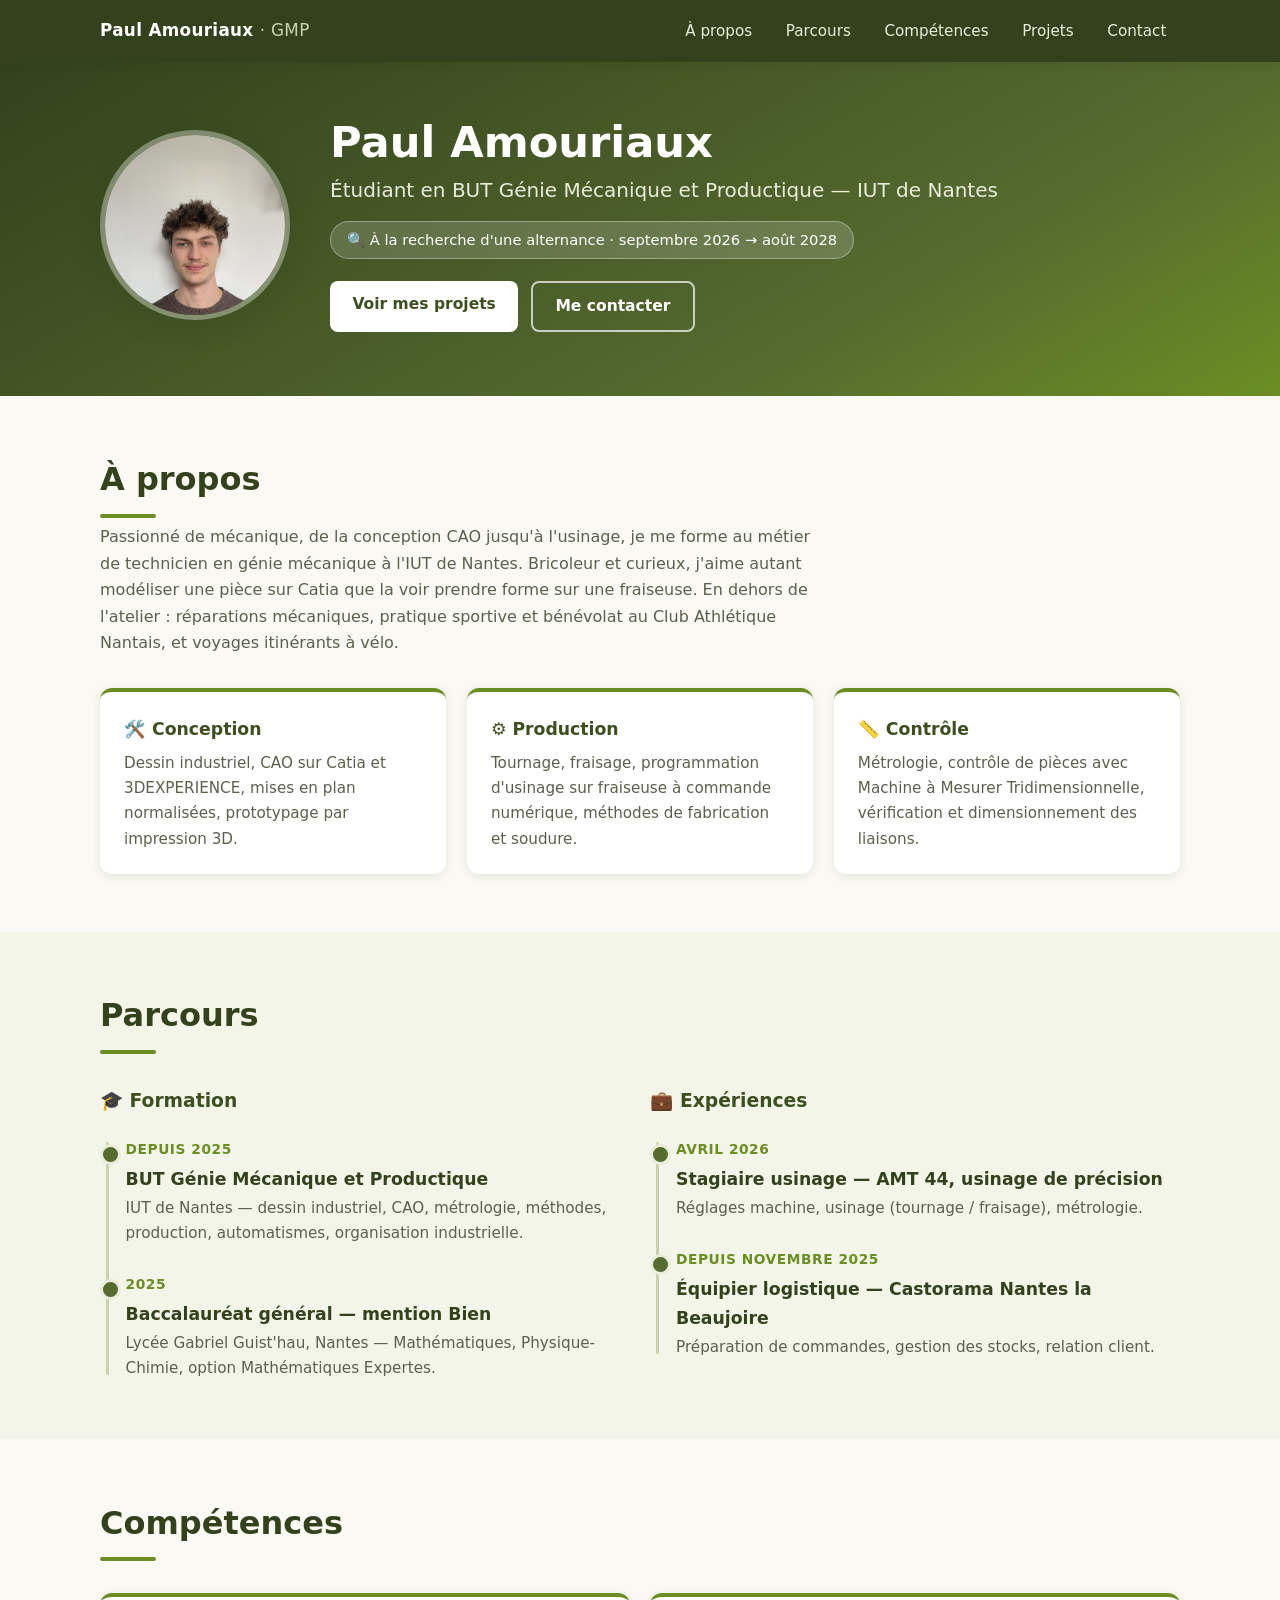
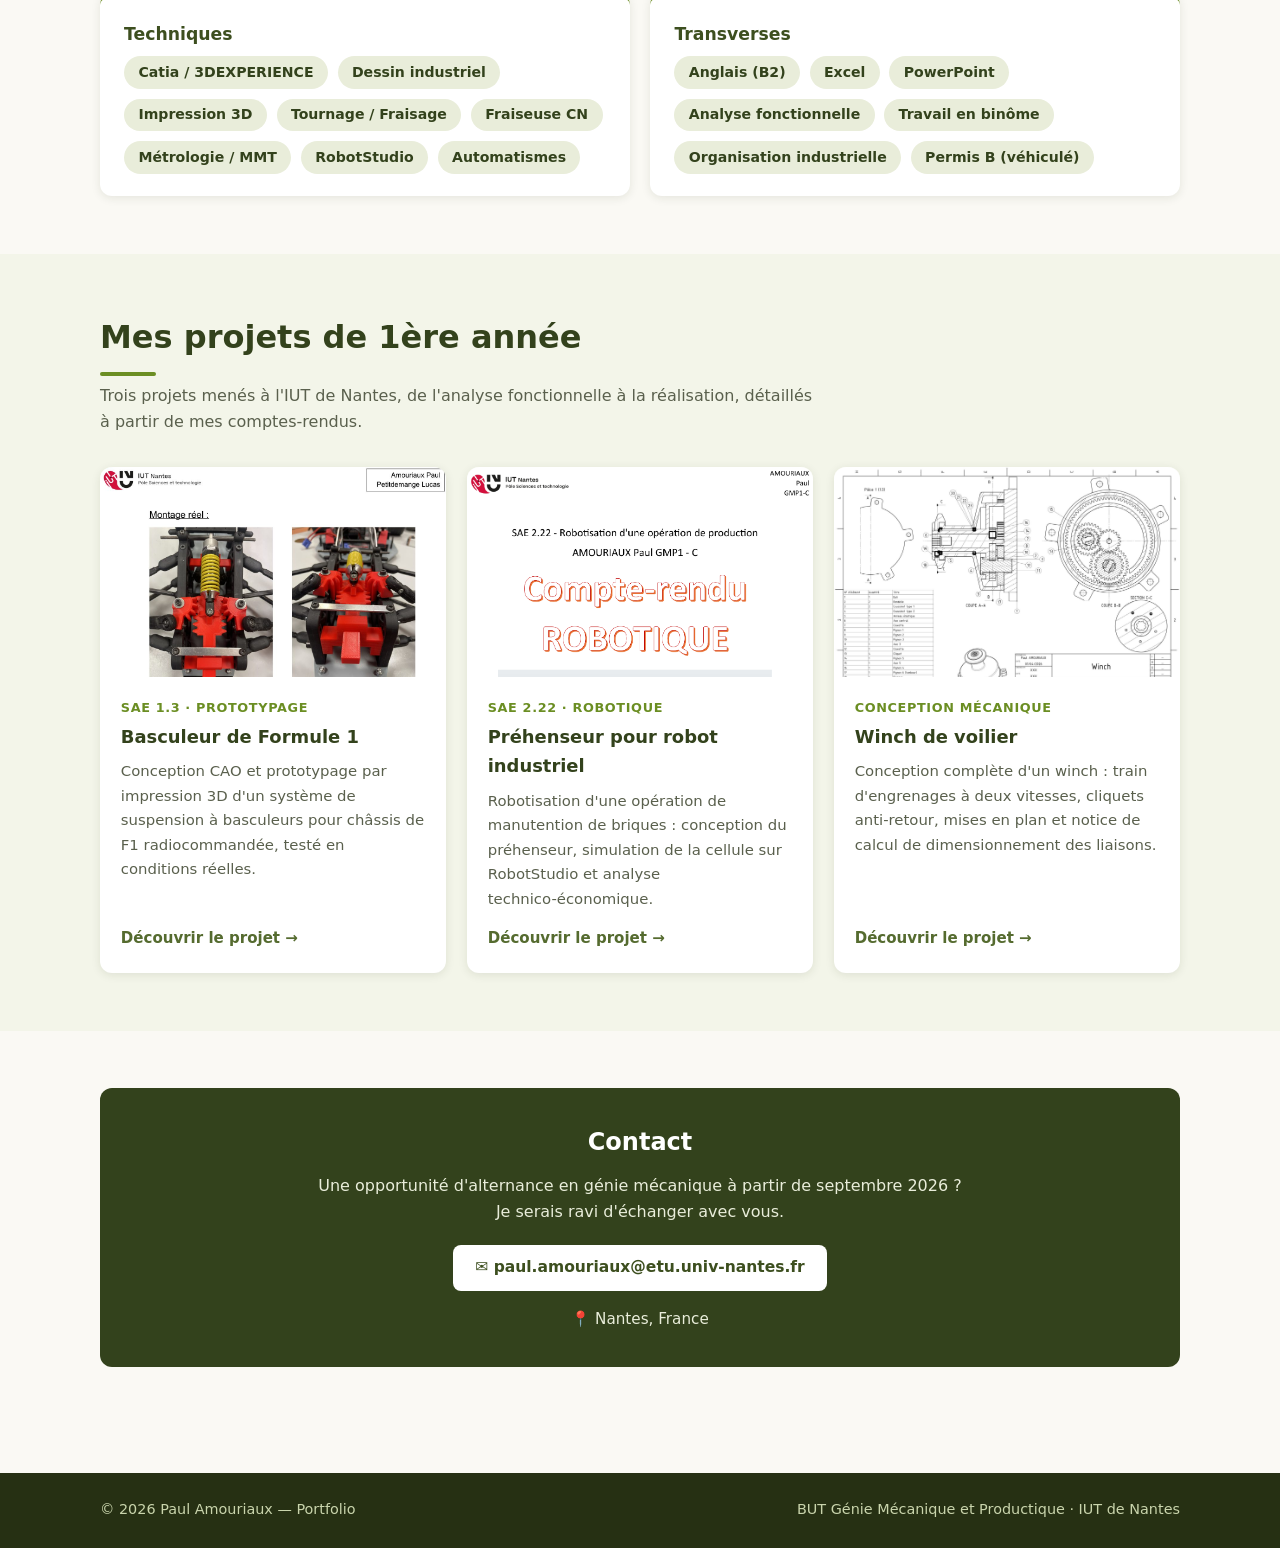
==== index.html @ 8d28e7e2 "Portfolio initial : accueil + 3 pages projet (basculeur F1, prehenseur robot, winch) Co-Authored-By:" ====
<!DOCTYPE html>
<html lang="fr">
<head>
  <meta charset="UTF-8">
  <meta name="viewport" content="width=device-width, initial-scale=1.0">
  <title>Paul Amouriaux — Portfolio | BUT Génie Mécanique et Productique</title>
  <meta name="description" content="Portfolio de Paul Amouriaux, étudiant en BUT Génie Mécanique et Productique à l'IUT de Nantes, à la recherche d'une alternance (sept. 2026 – août 2028).">
  <link rel="stylesheet" href="css/style.css">
</head>
<body>

<header class="site-header">
  <nav class="nav container">
    <a class="nav-brand" href="index.html">Paul Amouriaux <span>· GMP</span></a>
    <button class="nav-toggle" aria-label="Ouvrir le menu" aria-expanded="false">&#9776;</button>
    <ul class="nav-links">
      <li><a href="#apropos">À propos</a></li>
      <li><a href="#parcours">Parcours</a></li>
      <li><a href="#competences">Compétences</a></li>
      <li><a href="#projets">Projets</a></li>
      <li><a href="#contact">Contact</a></li>
    </ul>
  </nav>
</header>

<section class="hero">
  <div class="container hero-inner">
    <img class="hero-photo" src="assets/img/photo-profil.jpg" alt="Portrait de Paul Amouriaux">
    <div class="hero-text">
      <h1>Paul Amouriaux</h1>
      <p class="hero-subtitle">Étudiant en BUT Génie Mécanique et Productique — IUT de Nantes</p>
      <span class="hero-badge">🔍 À la recherche d'une alternance · septembre 2026 → août 2028</span>
      <div class="hero-actions">
        <a class="btn btn-primary" href="#projets">Voir mes projets</a>
        <a class="btn btn-outline" href="#contact">Me contacter</a>
      </div>
    </div>
  </div>
</section>

<section id="apropos" class="section">
  <div class="container">
    <h2 class="section-title reveal">À propos</h2>
    <p class="section-intro reveal">
      Passionné de mécanique, de la conception CAO jusqu'à l'usinage, je me forme au métier
      de technicien en génie mécanique à l'IUT de Nantes. Bricoleur et curieux, j'aime autant
      modéliser une pièce sur Catia que la voir prendre forme sur une fraiseuse. En dehors de
      l'atelier&nbsp;: réparations mécaniques, pratique sportive et bénévolat au Club Athlétique
      Nantais, et voyages itinérants à vélo.
    </p>
    <div class="grid grid-3">
      <div class="card reveal">
        <h3>🛠️ Conception</h3>
        <p>Dessin industriel, CAO sur Catia et 3DEXPERIENCE, mises en plan normalisées, prototypage par impression 3D.</p>
      </div>
      <div class="card reveal">
        <h3>⚙️ Production</h3>
        <p>Tournage, fraisage, programmation d'usinage sur fraiseuse à commande numérique, méthodes de fabrication et soudure.</p>
      </div>
      <div class="card reveal">
        <h3>📏 Contrôle</h3>
        <p>Métrologie, contrôle de pièces avec Machine à Mesurer Tridimensionnelle, vérification et dimensionnement des liaisons.</p>
      </div>
    </div>
  </div>
</section>

<section id="parcours" class="section alt">
  <div class="container">
    <h2 class="section-title reveal">Parcours</h2>
    <div class="grid grid-2" style="margin-top: 2rem;">
      <div class="reveal">
        <h3 style="color: var(--olive-700); margin-bottom: 1.2rem;">🎓 Formation</h3>
        <ul class="timeline">
          <li>
            <span class="date">Depuis 2025</span>
            <h3>BUT Génie Mécanique et Productique</h3>
            <p>IUT de Nantes — dessin industriel, CAO, métrologie, méthodes, production, automatismes, organisation industrielle.</p>
          </li>
          <li>
            <span class="date">2025</span>
            <h3>Baccalauréat général — mention Bien</h3>
            <p>Lycée Gabriel Guist'hau, Nantes — Mathématiques, Physique-Chimie, option Mathématiques Expertes.</p>
          </li>
        </ul>
      </div>
      <div class="reveal">
        <h3 style="color: var(--olive-700); margin-bottom: 1.2rem;">💼 Expériences</h3>
        <ul class="timeline">
          <li>
            <span class="date">Avril 2026</span>
            <h3>Stagiaire usinage — AMT 44, usinage de précision</h3>
            <p>Réglages machine, usinage (tournage / fraisage), métrologie.</p>
          </li>
          <li>
            <span class="date">Depuis novembre 2025</span>
            <h3>Équipier logistique — Castorama Nantes la Beaujoire</h3>
            <p>Préparation de commandes, gestion des stocks, relation client.</p>
          </li>
        </ul>
      </div>
    </div>
  </div>
</section>

<section id="competences" class="section">
  <div class="container">
    <h2 class="section-title reveal">Compétences</h2>
    <div class="grid grid-2" style="margin-top: 2rem;">
      <div class="card reveal">
        <h3>Techniques</h3>
        <div class="skill-tags">
          <span class="tag">Catia / 3DEXPERIENCE</span>
          <span class="tag">Dessin industriel</span>
          <span class="tag">Impression 3D</span>
          <span class="tag">Tournage / Fraisage</span>
          <span class="tag">Fraiseuse CN</span>
          <span class="tag">Métrologie / MMT</span>
          <span class="tag">RobotStudio</span>
          <span class="tag">Automatismes</span>
        </div>
      </div>
      <div class="card reveal">
        <h3>Transverses</h3>
        <div class="skill-tags">
          <span class="tag">Anglais (B2)</span>
          <span class="tag">Excel</span>
          <span class="tag">PowerPoint</span>
          <span class="tag">Analyse fonctionnelle</span>
          <span class="tag">Travail en binôme</span>
          <span class="tag">Organisation industrielle</span>
          <span class="tag">Permis B (véhiculé)</span>
        </div>
      </div>
    </div>
  </div>
</section>

<section id="projets" class="section alt">
  <div class="container">
    <h2 class="section-title reveal">Mes projets de 1ère année</h2>
    <p class="section-intro reveal">
      Trois projets menés à l'IUT de Nantes, de l'analyse fonctionnelle à la réalisation,
      détaillés à partir de mes comptes-rendus.
    </p>
    <div class="grid grid-3">
      <a class="project-card reveal" href="projets/basculeur-f1.html">
        <img src="assets/img/basculeur-montage.jpg" alt="Basculeur imprimé en 3D monté sur le châssis de F1 radiocommandée">
        <div class="project-card-body">
          <span class="sae">SAE 1.3 · Prototypage</span>
          <h3>Basculeur de Formule 1</h3>
          <p>Conception CAO et prototypage par impression 3D d'un système de suspension à basculeurs pour châssis de F1 radiocommandée, testé en conditions réelles.</p>
          <span class="lien">Découvrir le projet →</span>
        </div>
      </a>
      <a class="project-card reveal" href="projets/prehenseur-robot.html">
        <img src="assets/img/robot-cellule.png" alt="Cellule robotisée de manutention de briques simulée dans RobotStudio">
        <div class="project-card-body">
          <span class="sae">SAE 2.22 · Robotique</span>
          <h3>Préhenseur pour robot industriel</h3>
          <p>Robotisation d'une opération de manutention de briques : conception du préhenseur, simulation de la cellule sur RobotStudio et analyse technico-économique.</p>
          <span class="lien">Découvrir le projet →</span>
        </div>
      </a>
      <a class="project-card reveal" href="projets/winch.html">
        <img src="assets/img/winch-mep.jpg" alt="Mise en plan CAO du winch de voilier">
        <div class="project-card-body">
          <span class="sae">Conception mécanique</span>
          <h3>Winch de voilier</h3>
          <p>Conception complète d'un winch : train d'engrenages à deux vitesses, cliquets anti-retour, mises en plan et notice de calcul de dimensionnement des liaisons.</p>
          <span class="lien">Découvrir le projet →</span>
        </div>
      </a>
    </div>
  </div>
</section>

<section id="contact" class="section">
  <div class="container">
    <div class="contact-box reveal">
      <h2>Contact</h2>
      <p>Une opportunité d'alternance en génie mécanique à partir de septembre 2026&nbsp;?<br>
      Je serais ravi d'échanger avec vous.</p>
      <a class="btn btn-primary" href="mailto:paul.amouriaux@etu.univ-nantes.fr">✉️ paul.amouriaux@etu.univ-nantes.fr</a>
      <p class="contact-meta">📍 Nantes, France</p>
    </div>
  </div>
</section>

<footer class="site-footer">
  <div class="container">
    <span>© 2026 Paul Amouriaux — Portfolio</span>
    <span>BUT Génie Mécanique et Productique · IUT de Nantes</span>
  </div>
</footer>

<script src="js/main.js"></script>
</body>
</html>
---- css/style.css ----
/* ==========================================================================
   Portfolio Paul Amouriaux — palette vert olive, mobile-first
   ========================================================================== */

:root {
  --olive-900: #263013;
  --olive-800: #33421c;
  --olive-700: #3d4f1f;
  --olive-600: #556b2f;
  --olive-500: #6b8e23;
  --olive-200: #c9d4ac;
  --olive-100: #e9edda;
  --olive-050: #f3f5e9;
  --cream: #faf9f4;
  --white: #ffffff;
  --text: #2b2f24;
  --text-soft: #5a604d;
  --shadow: 0 2px 10px rgba(38, 48, 19, 0.10);
  --shadow-lg: 0 8px 28px rgba(38, 48, 19, 0.16);
  --radius: 12px;
}

* { margin: 0; padding: 0; box-sizing: border-box; }

html { scroll-behavior: smooth; }

body {
  font-family: "Segoe UI", system-ui, -apple-system, Roboto, Arial, sans-serif;
  background: var(--cream);
  color: var(--text);
  line-height: 1.65;
}

img { max-width: 100%; display: block; }

a { color: var(--olive-600); }

.container {
  width: min(1080px, 100% - 2.5rem);
  margin-inline: auto;
}

/* ---------- Header / navigation ---------- */

.site-header {
  position: sticky;
  top: 0;
  z-index: 50;
  background: var(--olive-800);
  color: var(--white);
  box-shadow: var(--shadow);
}

.nav {
  display: flex;
  align-items: center;
  justify-content: space-between;
  min-height: 62px;
}

.nav-brand {
  color: var(--white);
  text-decoration: none;
  font-weight: 700;
  font-size: 1.05rem;
  letter-spacing: 0.02em;
}

.nav-brand span { color: var(--olive-200); font-weight: 400; }

.nav-toggle {
  display: none;
  background: none;
  border: none;
  color: var(--white);
  font-size: 1.7rem;
  line-height: 1;
  cursor: pointer;
  padding: 0.35rem 0.55rem;
}

.nav-links {
  display: flex;
  gap: 0.4rem;
  list-style: none;
}

.nav-links a {
  color: var(--olive-100);
  text-decoration: none;
  padding: 0.5rem 0.85rem;
  border-radius: 8px;
  font-size: 0.95rem;
  transition: background 0.2s, color 0.2s;
}

.nav-links a:hover,
.nav-links a.active {
  background: var(--olive-700);
  color: var(--white);
}

@media (max-width: 720px) {
  .nav-toggle { display: block; }
  .nav-links {
    position: absolute;
    top: 100%;
    left: 0;
    right: 0;
    flex-direction: column;
    gap: 0;
    background: var(--olive-800);
    padding: 0.4rem 1rem 0.9rem;
    box-shadow: var(--shadow-lg);
    display: none;
  }
  .nav-links.open { display: flex; }
  .nav-links a { display: block; padding: 0.75rem 0.85rem; }
}

/* ---------- Hero ---------- */

.hero {
  background: linear-gradient(150deg, var(--olive-800) 0%, var(--olive-600) 70%, var(--olive-500) 100%);
  color: var(--white);
  padding: 3.5rem 0 4rem;
}

.hero-inner {
  display: flex;
  align-items: center;
  gap: 2.5rem;
  flex-wrap: wrap;
}

.hero-photo {
  width: 190px;
  height: 190px;
  object-fit: cover;
  object-position: top;
  border-radius: 50%;
  border: 5px solid rgba(255, 255, 255, 0.35);
  box-shadow: var(--shadow-lg);
}

.hero-text { flex: 1; min-width: 260px; }

.hero-text h1 {
  font-size: clamp(1.9rem, 4.5vw, 2.7rem);
  line-height: 1.15;
  margin-bottom: 0.4rem;
}

.hero-subtitle {
  font-size: clamp(1.02rem, 2.4vw, 1.25rem);
  color: var(--olive-100);
  margin-bottom: 0.9rem;
}

.hero-badge {
  display: inline-block;
  background: rgba(255, 255, 255, 0.16);
  border: 1px solid rgba(255, 255, 255, 0.35);
  border-radius: 999px;
  padding: 0.35rem 1rem;
  font-size: 0.92rem;
  margin-bottom: 1.4rem;
}

.hero-actions { display: flex; gap: 0.8rem; flex-wrap: wrap; }

.btn {
  display: inline-block;
  padding: 0.65rem 1.4rem;
  border-radius: 8px;
  text-decoration: none;
  font-weight: 600;
  font-size: 0.97rem;
  transition: transform 0.15s, box-shadow 0.15s, background 0.2s;
}

.btn:hover { transform: translateY(-2px); box-shadow: var(--shadow-lg); }

.btn-primary { background: var(--white); color: var(--olive-700); }

.btn-outline {
  border: 2px solid rgba(255, 255, 255, 0.7);
  color: var(--white);
}

/* ---------- Sections ---------- */

.section { padding: 3.6rem 0; }

.section.alt { background: var(--olive-050); }

.section-title {
  font-size: clamp(1.5rem, 3.5vw, 2rem);
  color: var(--olive-800);
  margin-bottom: 0.4rem;
}

.section-title::after {
  content: "";
  display: block;
  width: 56px;
  height: 4px;
  background: var(--olive-500);
  border-radius: 2px;
  margin-top: 0.5rem;
}

.section-intro { color: var(--text-soft); max-width: 720px; margin-bottom: 2rem; }

/* ---------- Cartes génériques ---------- */

.grid {
  display: grid;
  gap: 1.3rem;
}

.grid-3 { grid-template-columns: repeat(auto-fit, minmax(240px, 1fr)); }
.grid-2 { grid-template-columns: repeat(auto-fit, minmax(280px, 1fr)); }

.card {
  background: var(--white);
  border-radius: var(--radius);
  padding: 1.4rem 1.5rem;
  box-shadow: var(--shadow);
  border-top: 4px solid var(--olive-500);
}

.card h3 { color: var(--olive-700); margin-bottom: 0.5rem; font-size: 1.08rem; }

.card p { font-size: 0.95rem; color: var(--text-soft); }

/* ---------- Timeline (formation / expériences) ---------- */

.timeline { list-style: none; position: relative; padding-left: 1.6rem; }

.timeline::before {
  content: "";
  position: absolute;
  left: 6px;
  top: 6px;
  bottom: 6px;
  width: 3px;
  background: var(--olive-200);
  border-radius: 2px;
}

.timeline li { position: relative; padding-bottom: 1.6rem; }

.timeline li:last-child { padding-bottom: 0; }

.timeline li::before {
  content: "";
  position: absolute;
  left: -1.6rem;
  top: 8px;
  width: 15px;
  height: 15px;
  border-radius: 50%;
  background: var(--olive-600);
  border: 3px solid var(--olive-100);
}

.timeline .date {
  font-size: 0.86rem;
  font-weight: 700;
  color: var(--olive-500);
  text-transform: uppercase;
  letter-spacing: 0.04em;
}

.timeline h3 { color: var(--olive-800); font-size: 1.08rem; margin: 0.15rem 0; }

.timeline p { color: var(--text-soft); font-size: 0.95rem; }

/* ---------- Compétences ---------- */

.skill-tags { display: flex; flex-wrap: wrap; gap: 0.6rem; margin-top: 0.4rem; }

.tag {
  background: var(--olive-100);
  color: var(--olive-800);
  border-radius: 999px;
  padding: 0.3rem 0.9rem;
  font-size: 0.88rem;
  font-weight: 600;
}

/* ---------- Cartes projet (accueil) ---------- */

.project-card {
  background: var(--white);
  border-radius: var(--radius);
  overflow: hidden;
  box-shadow: var(--shadow);
  display: flex;
  flex-direction: column;
  text-decoration: none;
  color: inherit;
  transition: transform 0.2s, box-shadow 0.2s;
}

.project-card:hover { transform: translateY(-5px); box-shadow: var(--shadow-lg); }

.project-card img {
  height: 210px;
  width: 100%;
  object-fit: cover;
  object-position: center top;
  background: var(--olive-050);
}

.project-card-body { padding: 1.2rem 1.3rem 1.4rem; flex: 1; display: flex; flex-direction: column; }

.project-card .sae {
  font-size: 0.8rem;
  font-weight: 700;
  color: var(--olive-500);
  text-transform: uppercase;
  letter-spacing: 0.05em;
}

.project-card h3 { color: var(--olive-800); margin: 0.25rem 0 0.5rem; font-size: 1.12rem; }

.project-card p { font-size: 0.93rem; color: var(--text-soft); flex: 1; }

.project-card .lien {
  margin-top: 0.9rem;
  font-weight: 700;
  color: var(--olive-600);
  font-size: 0.94rem;
}

/* ---------- Contact ---------- */

.contact-box {
  background: var(--olive-800);
  color: var(--olive-100);
  border-radius: var(--radius);
  padding: 2.2rem 2rem;
  text-align: center;
}

.contact-box h2 { color: var(--white); margin-bottom: 0.6rem; }

.contact-box a.btn-primary { margin-top: 1.2rem; }

.contact-meta { margin-top: 1rem; font-size: 0.95rem; }

/* ---------- Pages projet ---------- */

.page-hero {
  background: linear-gradient(150deg, var(--olive-800), var(--olive-600));
  color: var(--white);
  padding: 2.8rem 0;
}

.page-hero .sae {
  font-size: 0.85rem;
  font-weight: 700;
  text-transform: uppercase;
  letter-spacing: 0.06em;
  color: var(--olive-200);
}

.page-hero h1 { font-size: clamp(1.6rem, 4vw, 2.3rem); margin: 0.3rem 0 0.7rem; line-height: 1.2; }

.page-hero .skill-tags .tag { background: rgba(255, 255, 255, 0.16); color: var(--white); }

.breadcrumb {
  font-size: 0.9rem;
  margin-bottom: 1rem;
}

.breadcrumb a { color: var(--olive-200); text-decoration: none; }

.breadcrumb a:hover { text-decoration: underline; }

.article { max-width: 820px; }

.article h2 {
  color: var(--olive-800);
  font-size: 1.4rem;
  margin: 2.4rem 0 0.8rem;
  padding-bottom: 0.35rem;
  border-bottom: 3px solid var(--olive-200);
}

.article h2:first-child { margin-top: 0; }

.article p { margin-bottom: 0.9rem; }

.article ul { margin: 0 0 0.9rem 1.3rem; }

.article li { margin-bottom: 0.35rem; }

.encart {
  background: var(--olive-050);
  border-left: 4px solid var(--olive-500);
  border-radius: 0 8px 8px 0;
  padding: 0.9rem 1.1rem;
  margin: 1.2rem 0;
  font-size: 0.96rem;
}

/* ---------- Galerie de captures ---------- */

.gallery {
  display: grid;
  grid-template-columns: repeat(auto-fit, minmax(240px, 1fr));
  gap: 1.2rem;
  margin: 1.4rem 0;
}

.gallery figure {
  background: var(--white);
  border-radius: var(--radius);
  overflow: hidden;
  box-shadow: var(--shadow);
  cursor: zoom-in;
  transition: transform 0.2s, box-shadow 0.2s;
}

.gallery figure:hover { transform: translateY(-3px); box-shadow: var(--shadow-lg); }

.gallery img {
  width: 100%;
  height: 230px;
  object-fit: cover;
  object-position: center top;
  border-bottom: 1px solid var(--olive-100);
}

.gallery figcaption {
  padding: 0.7rem 0.9rem;
  font-size: 0.86rem;
  color: var(--text-soft);
}

/* ---------- Lightbox ---------- */

.lightbox {
  position: fixed;
  inset: 0;
  background: rgba(24, 30, 12, 0.92);
  display: none;
  align-items: center;
  justify-content: center;
  flex-direction: column;
  z-index: 100;
  padding: 1.5rem;
  cursor: zoom-out;
}

.lightbox.open { display: flex; }

.lightbox img {
  max-width: 100%;
  max-height: 84vh;
  width: auto;
  border-radius: 6px;
  box-shadow: var(--shadow-lg);
}

.lightbox figcaption { color: var(--olive-100); margin-top: 0.8rem; font-size: 0.95rem; text-align: center; }

.lightbox-close {
  position: absolute;
  top: 0.9rem;
  right: 1.2rem;
  background: none;
  border: none;
  color: var(--white);
  font-size: 2.2rem;
  cursor: pointer;
  line-height: 1;
}

/* ---------- Navigation entre projets ---------- */

.project-nav {
  display: flex;
  justify-content: space-between;
  gap: 1rem;
  margin-top: 3rem;
  flex-wrap: wrap;
}

.project-nav a {
  text-decoration: none;
  font-weight: 600;
  color: var(--olive-700);
  background: var(--olive-100);
  border-radius: 8px;
  padding: 0.7rem 1.2rem;
  transition: background 0.2s;
}

.project-nav a:hover { background: var(--olive-200); }

/* ---------- Footer ---------- */

.site-footer {
  background: var(--olive-900);
  color: var(--olive-200);
  padding: 1.6rem 0;
  margin-top: 3rem;
  font-size: 0.9rem;
}

.site-footer .container {
  display: flex;
  justify-content: space-between;
  gap: 0.8rem;
  flex-wrap: wrap;
}

.site-footer a { color: var(--olive-100); }

/* ---------- Animations d'apparition ---------- */

.reveal {
  opacity: 0;
  transform: translateY(18px);
  transition: opacity 0.55s ease, transform 0.55s ease;
}

.reveal.visible { opacity: 1; transform: none; }

@media (prefers-reduced-motion: reduce) {
  html { scroll-behavior: auto; }
  .reveal { opacity: 1; transform: none; transition: none; }
}
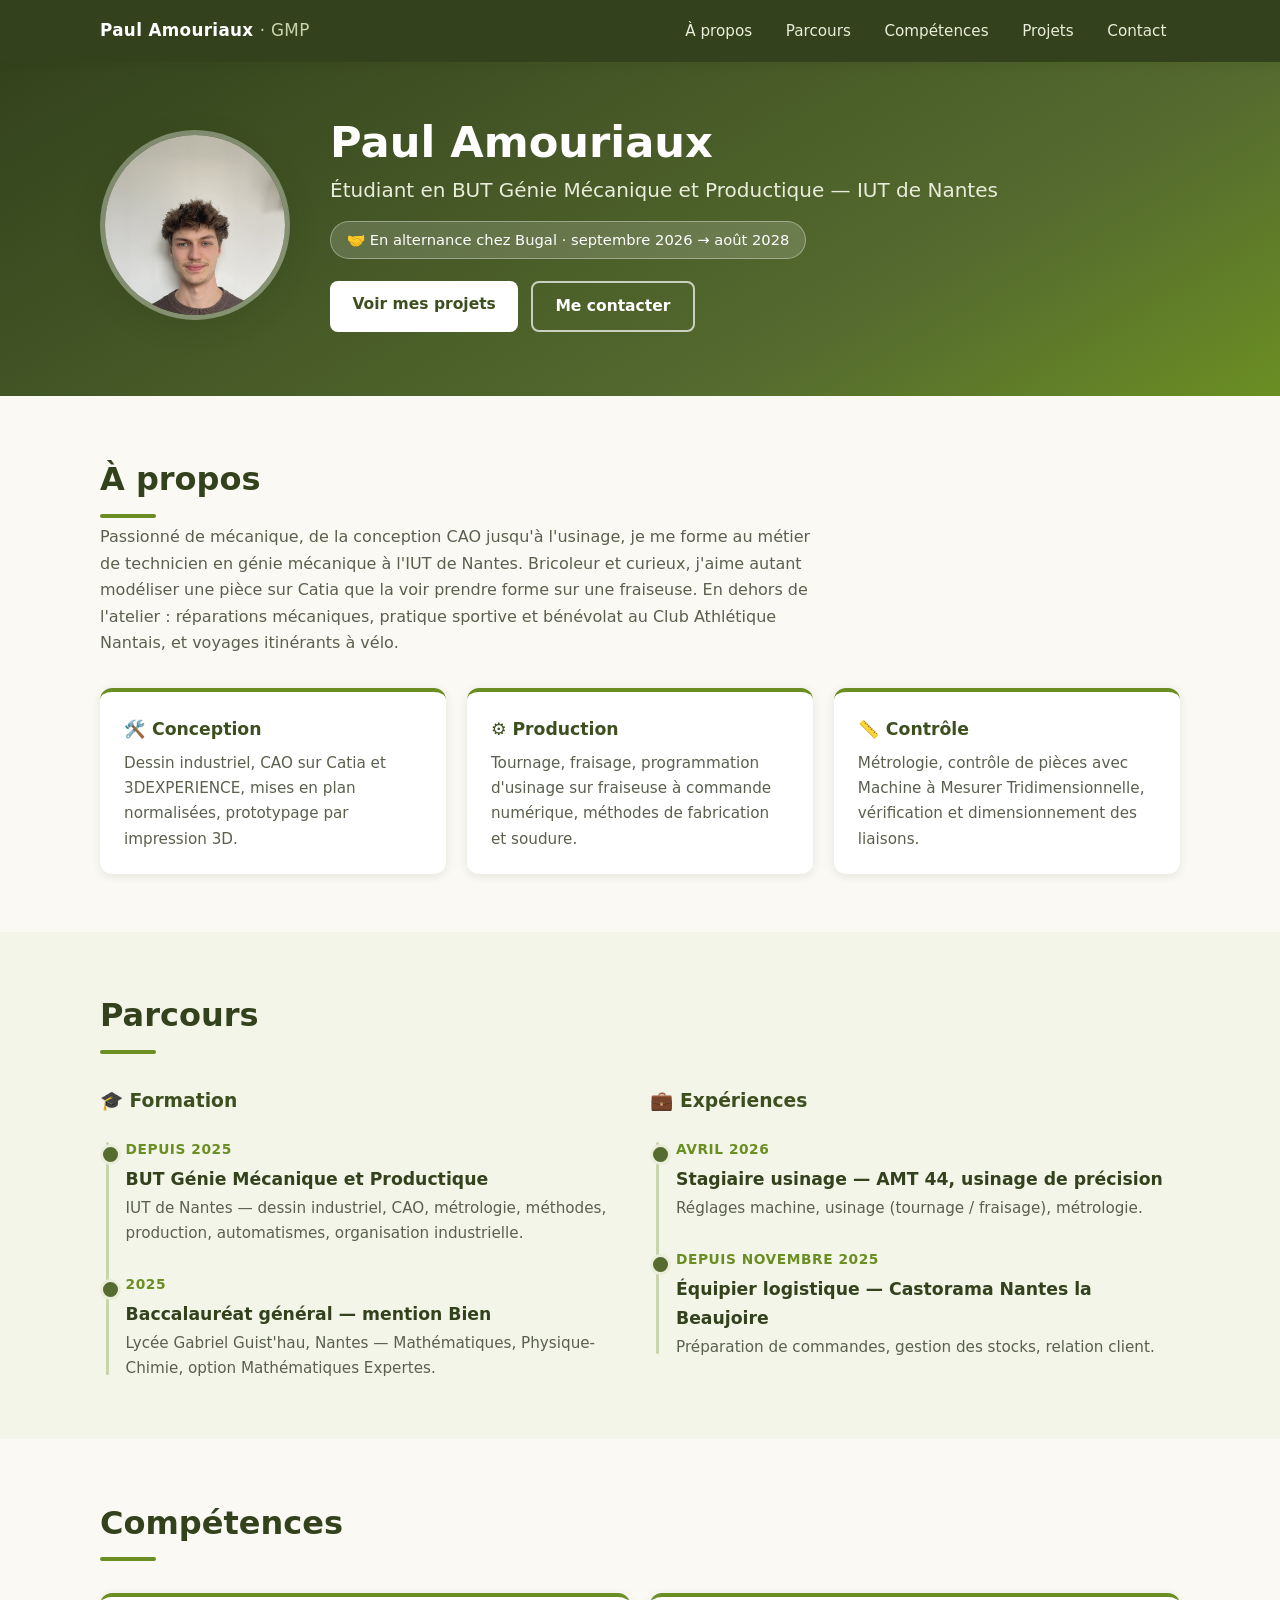
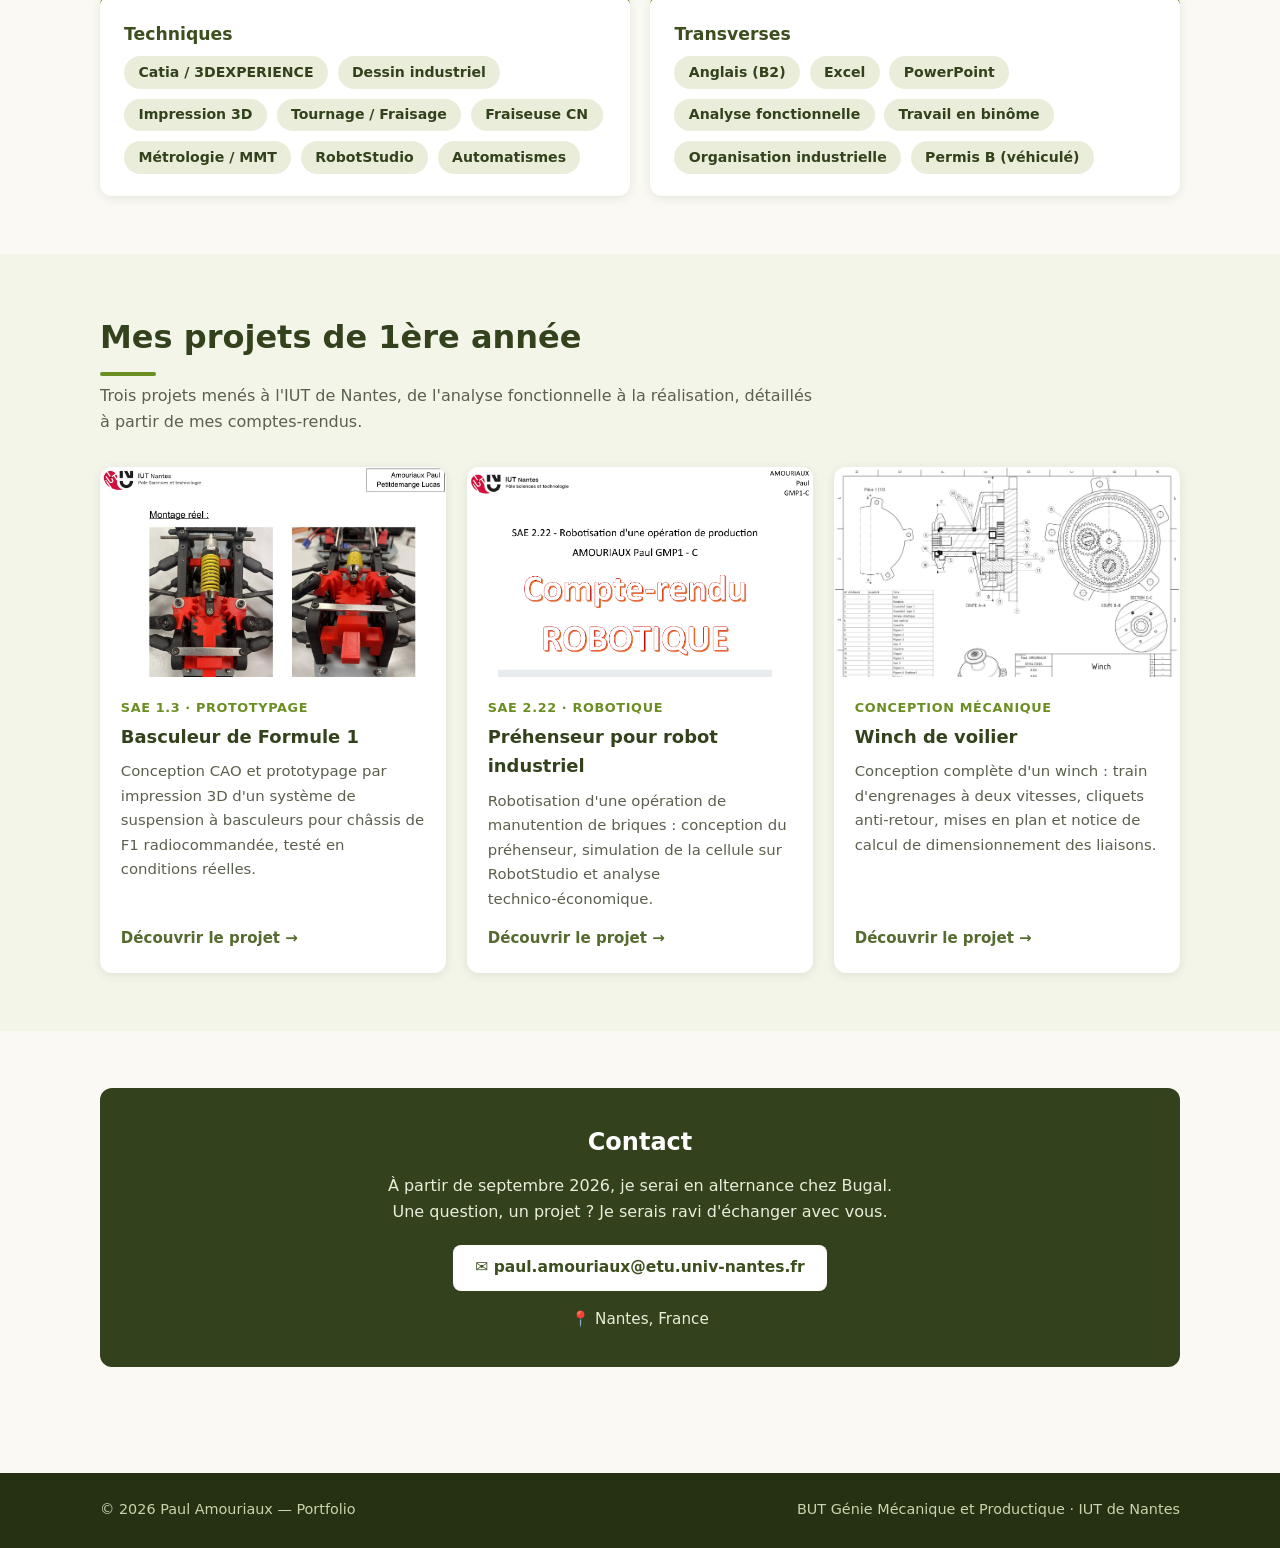
==== commit a37616c0: "Remplace la mention de recherche d'alternance par l'alternance trouvée chez Bugal Co-Authored-By: Cl" ====
--- a/index.html
+++ b/index.html
@@ -4,7 +4,7 @@
   <meta charset="UTF-8">
   <meta name="viewport" content="width=device-width, initial-scale=1.0">
   <title>Paul Amouriaux — Portfolio | BUT Génie Mécanique et Productique</title>
-  <meta name="description" content="Portfolio de Paul Amouriaux, étudiant en BUT Génie Mécanique et Productique à l'IUT de Nantes, à la recherche d'une alternance (sept. 2026 – août 2028).">
+  <meta name="description" content="Portfolio de Paul Amouriaux, étudiant en BUT Génie Mécanique et Productique à l'IUT de Nantes, en alternance chez Bugal à partir de septembre 2026.">
   <link rel="stylesheet" href="css/style.css">
 </head>
 <body>
@@ -29,7 +29,7 @@
     <div class="hero-text">
       <h1>Paul Amouriaux</h1>
       <p class="hero-subtitle">Étudiant en BUT Génie Mécanique et Productique — IUT de Nantes</p>
-      <span class="hero-badge">🔍 À la recherche d'une alternance · septembre 2026 → août 2028</span>
+      <span class="hero-badge">🤝 En alternance chez Bugal · septembre 2026 → août 2028</span>
       <div class="hero-actions">
         <a class="btn btn-primary" href="#projets">Voir mes projets</a>
         <a class="btn btn-outline" href="#contact">Me contacter</a>
@@ -179,8 +179,8 @@
   <div class="container">
     <div class="contact-box reveal">
       <h2>Contact</h2>
-      <p>Une opportunité d'alternance en génie mécanique à partir de septembre 2026&nbsp;?<br>
-      Je serais ravi d'échanger avec vous.</p>
+      <p>À partir de septembre 2026, je serai en alternance chez Bugal.<br>
+      Une question, un projet&nbsp;? Je serais ravi d'échanger avec vous.</p>
       <a class="btn btn-primary" href="mailto:paul.amouriaux@etu.univ-nantes.fr">✉️ paul.amouriaux@etu.univ-nantes.fr</a>
       <p class="contact-meta">📍 Nantes, France</p>
     </div>
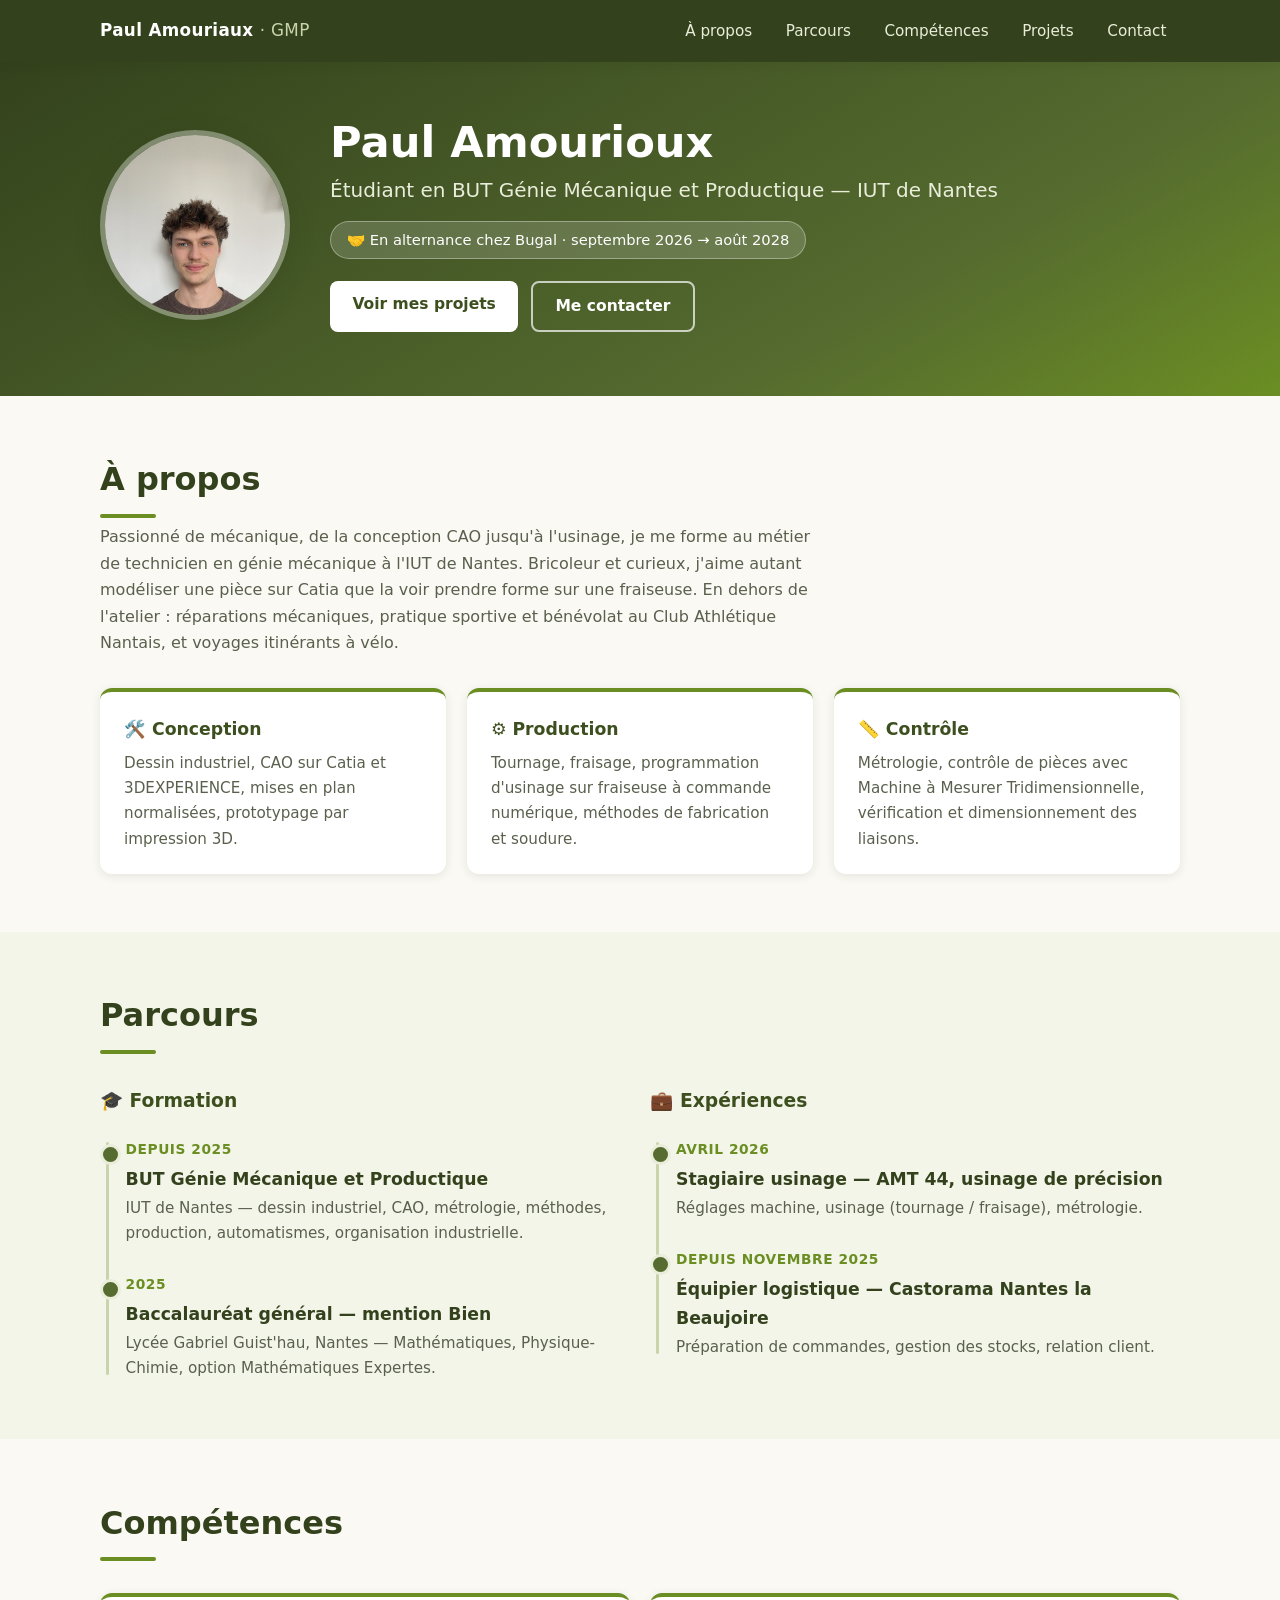
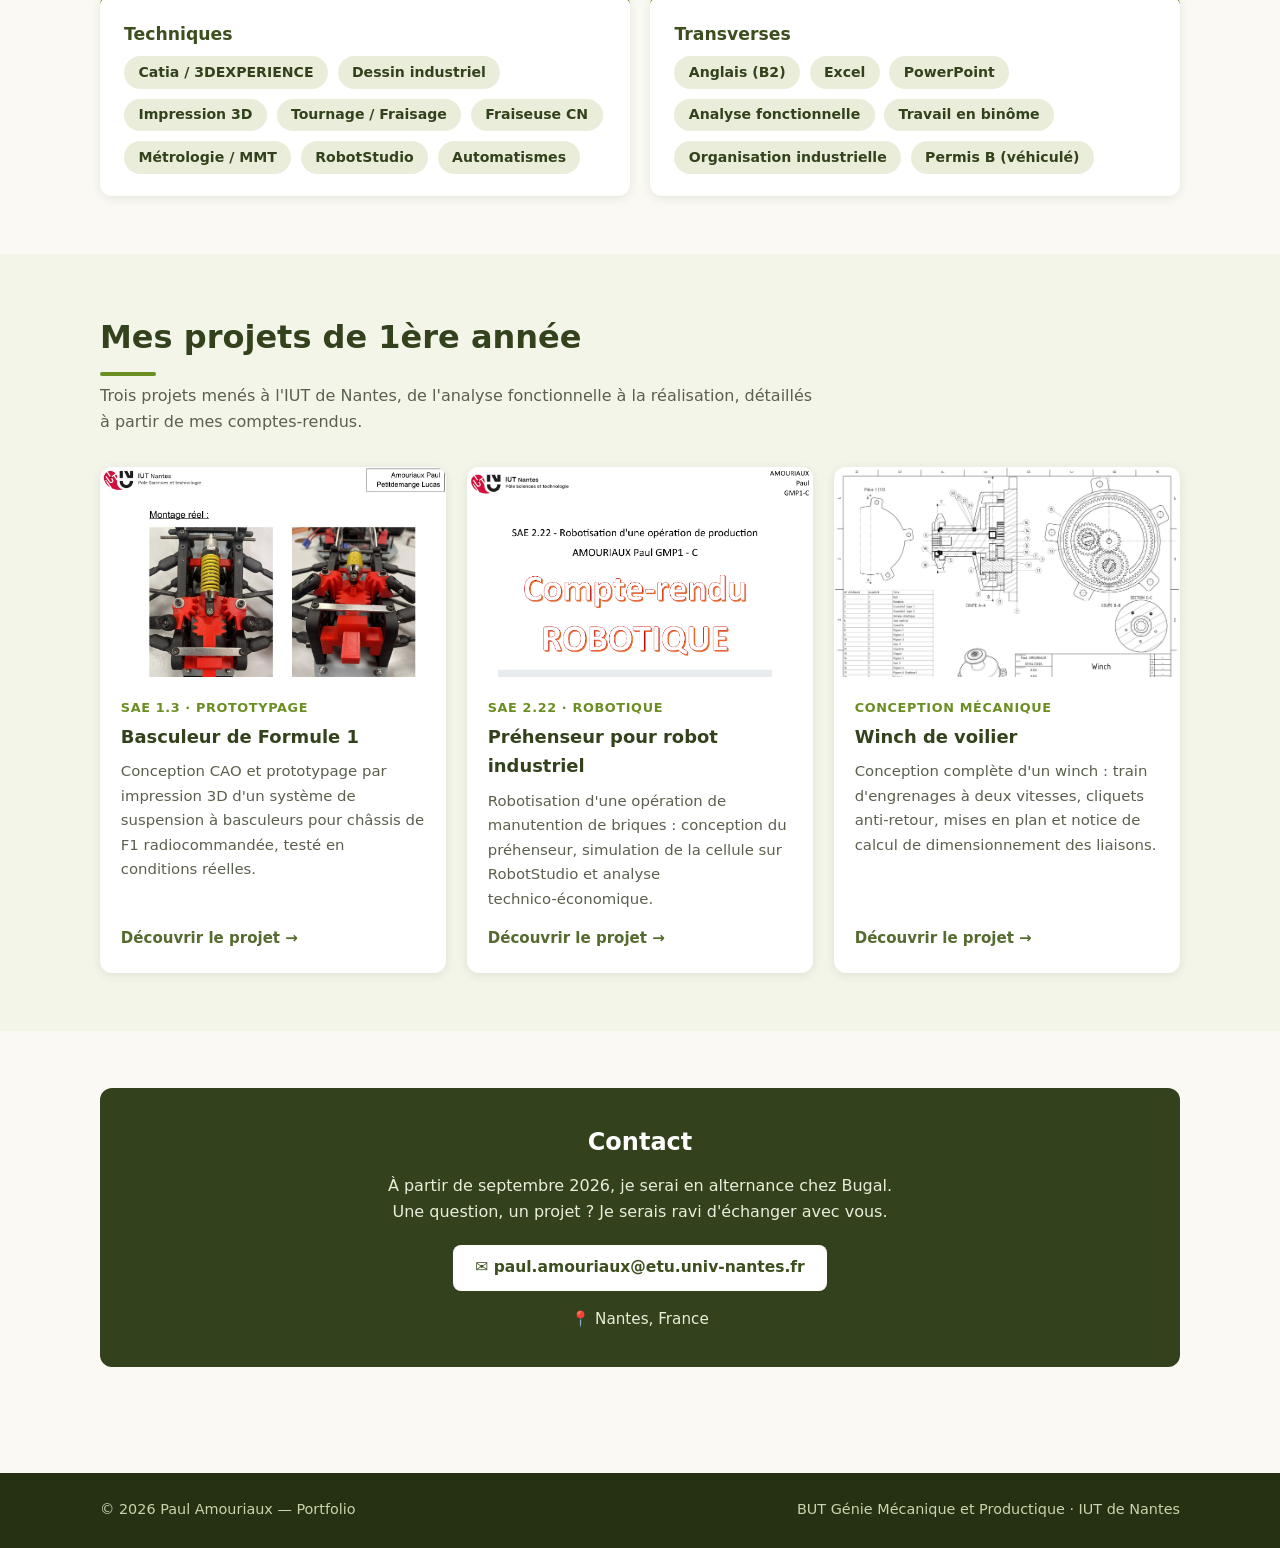
==== commit 37ffbf54: "test" ====
--- a/index.html
+++ b/index.html
@@ -27,7 +27,7 @@
   <div class="container hero-inner">
     <img class="hero-photo" src="assets/img/photo-profil.jpg" alt="Portrait de Paul Amouriaux">
     <div class="hero-text">
-      <h1>Paul Amouriaux</h1>
+      <h1>Paul Amourioux</h1>
       <p class="hero-subtitle">Étudiant en BUT Génie Mécanique et Productique — IUT de Nantes</p>
       <span class="hero-badge">🤝 En alternance chez Bugal · septembre 2026 → août 2028</span>
       <div class="hero-actions">
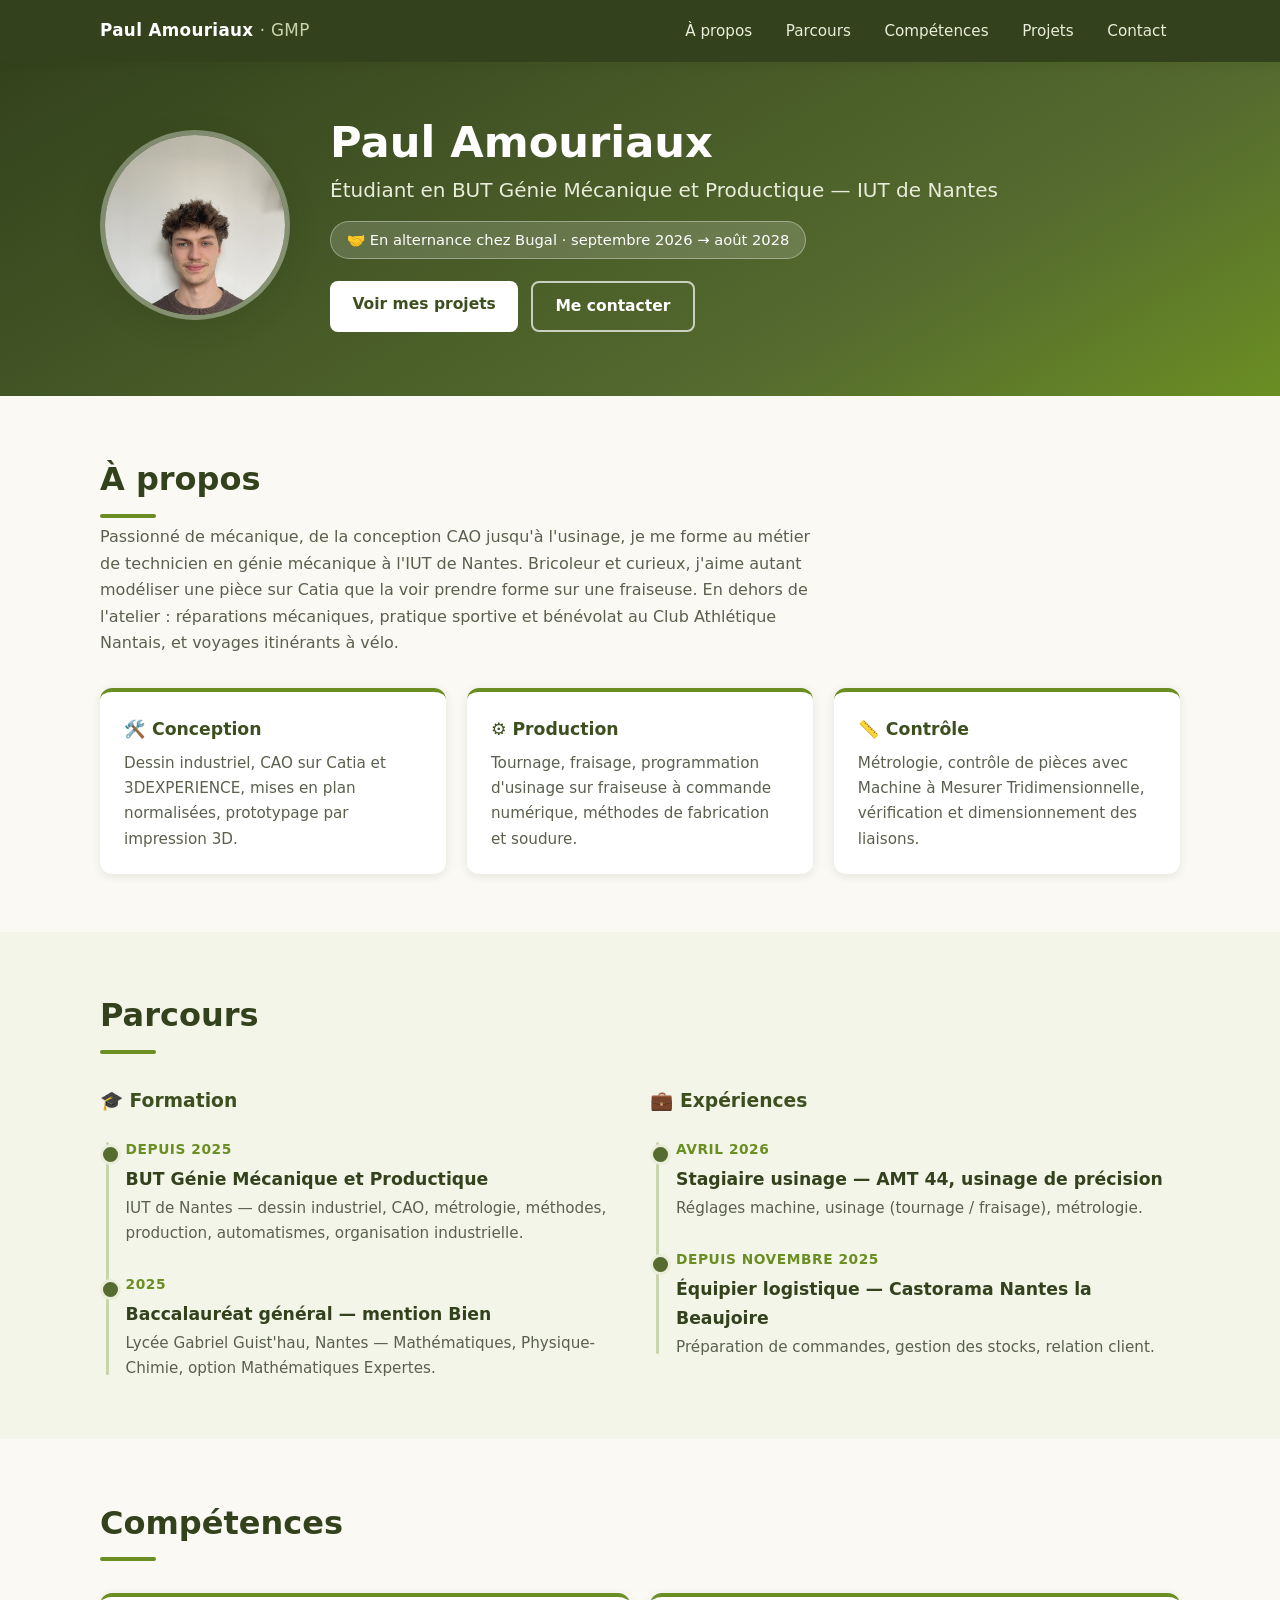
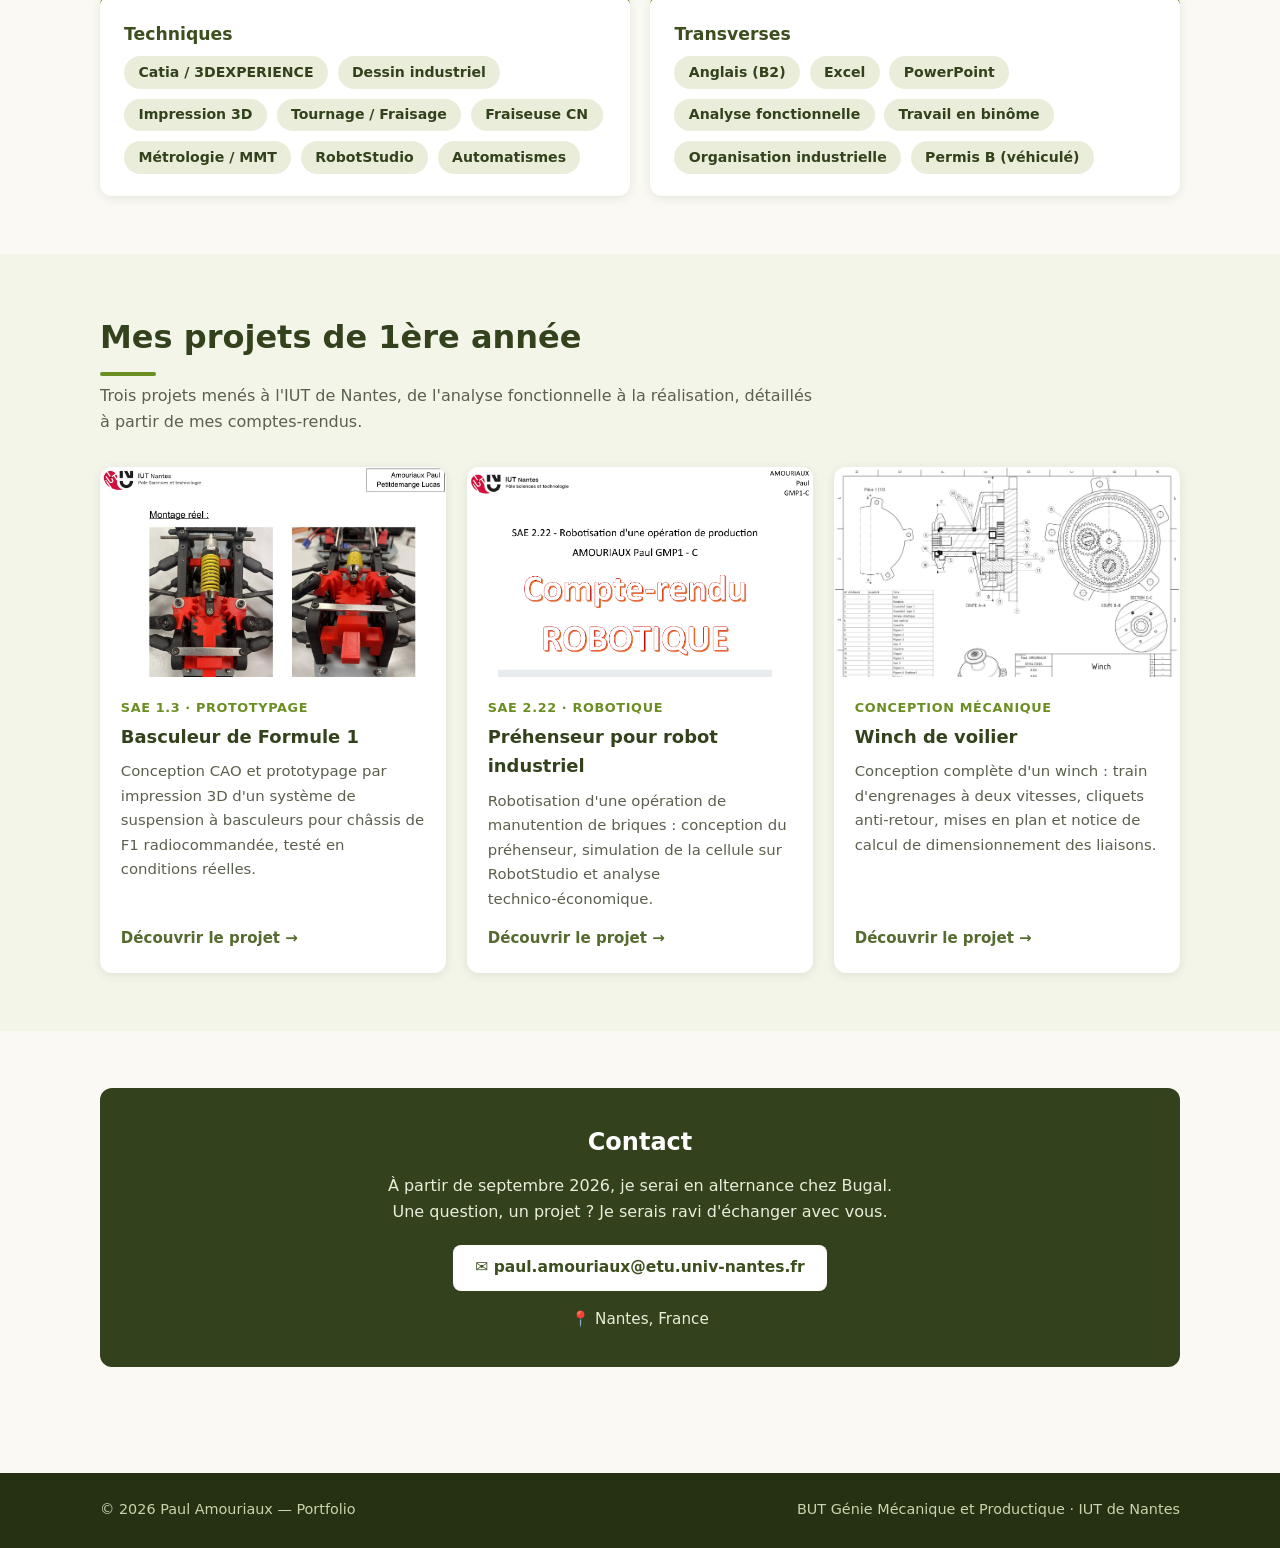
==== commit 97db2e06: "Corrige la faute dans le nom du h1 de l'accueil (Amourioux → Amouriaux) Co-Authored-By: Claude Fable" ====
--- a/index.html
+++ b/index.html
@@ -27,7 +27,7 @@
   <div class="container hero-inner">
     <img class="hero-photo" src="assets/img/photo-profil.jpg" alt="Portrait de Paul Amouriaux">
     <div class="hero-text">
-      <h1>Paul Amourioux</h1>
+      <h1>Paul Amouriaux</h1>
       <p class="hero-subtitle">Étudiant en BUT Génie Mécanique et Productique — IUT de Nantes</p>
       <span class="hero-badge">🤝 En alternance chez Bugal · septembre 2026 → août 2028</span>
       <div class="hero-actions">
--- a/css/style.css
+++ b/css/style.css
@@ -521,6 +521,49 @@
 
 .site-footer a { color: var(--olive-100); }
 
+/* ---------- Jeu secret ---------- */
+
+.site-footer .footer-secret {
+  color: var(--olive-800);
+  text-decoration: none;
+  font-size: 1rem;
+  opacity: 0.5;
+  transition: opacity 0.25s, color 0.25s, transform 0.25s;
+}
+
+.site-footer .footer-secret:hover,
+.site-footer .footer-secret:focus-visible {
+  color: var(--olive-100);
+  opacity: 1;
+  transform: rotate(-12deg);
+}
+
+.game-section .breadcrumb a { color: var(--olive-700); }
+
+.game-wrap {
+  background: var(--white);
+  border-radius: var(--radius);
+  box-shadow: var(--shadow);
+  border-top: 4px solid var(--olive-500);
+  overflow: hidden;
+  margin-top: 1.4rem;
+}
+
+#game {
+  display: block;
+  width: 100%;
+  height: auto;
+  touch-action: manipulation;
+  cursor: pointer;
+}
+
+.game-help {
+  font-size: 0.88rem;
+  color: var(--text-soft);
+  margin-top: 0.7rem;
+  text-align: center;
+}
+
 /* ---------- Animations d'apparition ---------- */
 
 .reveal {
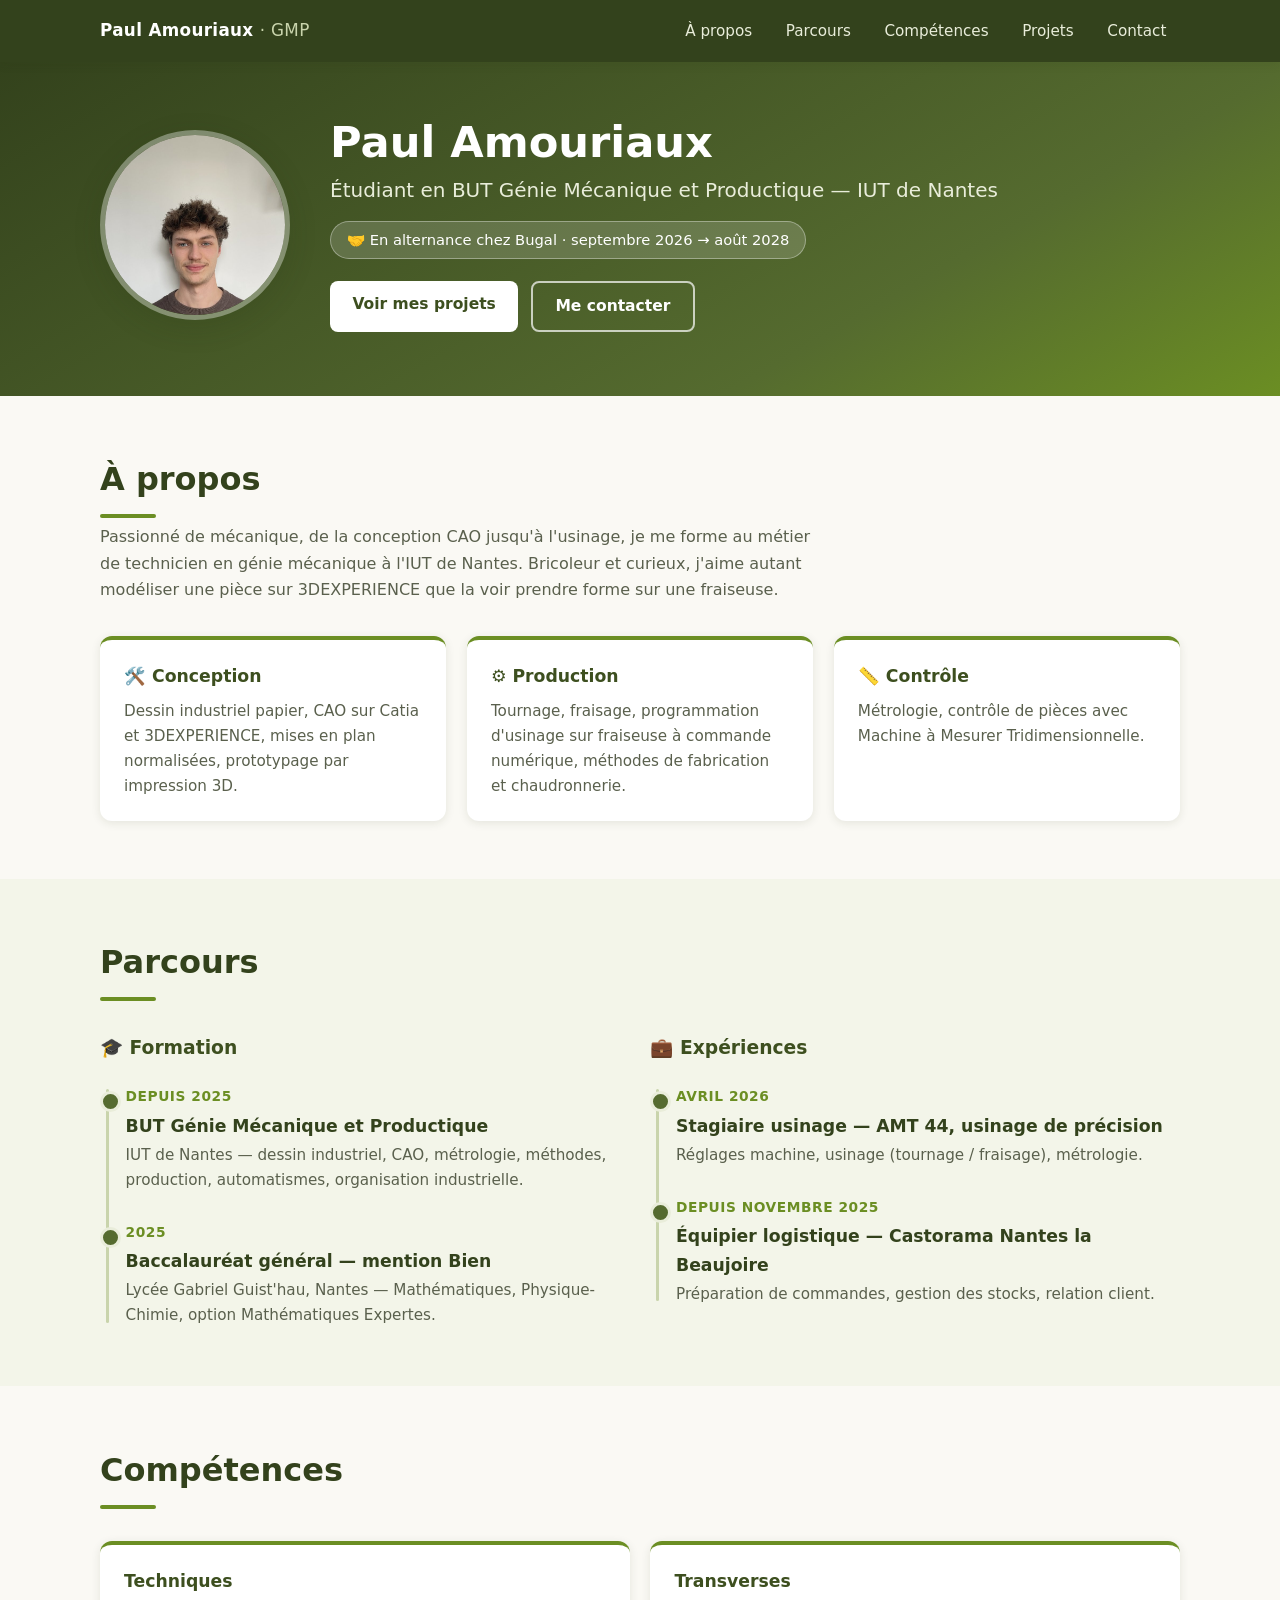
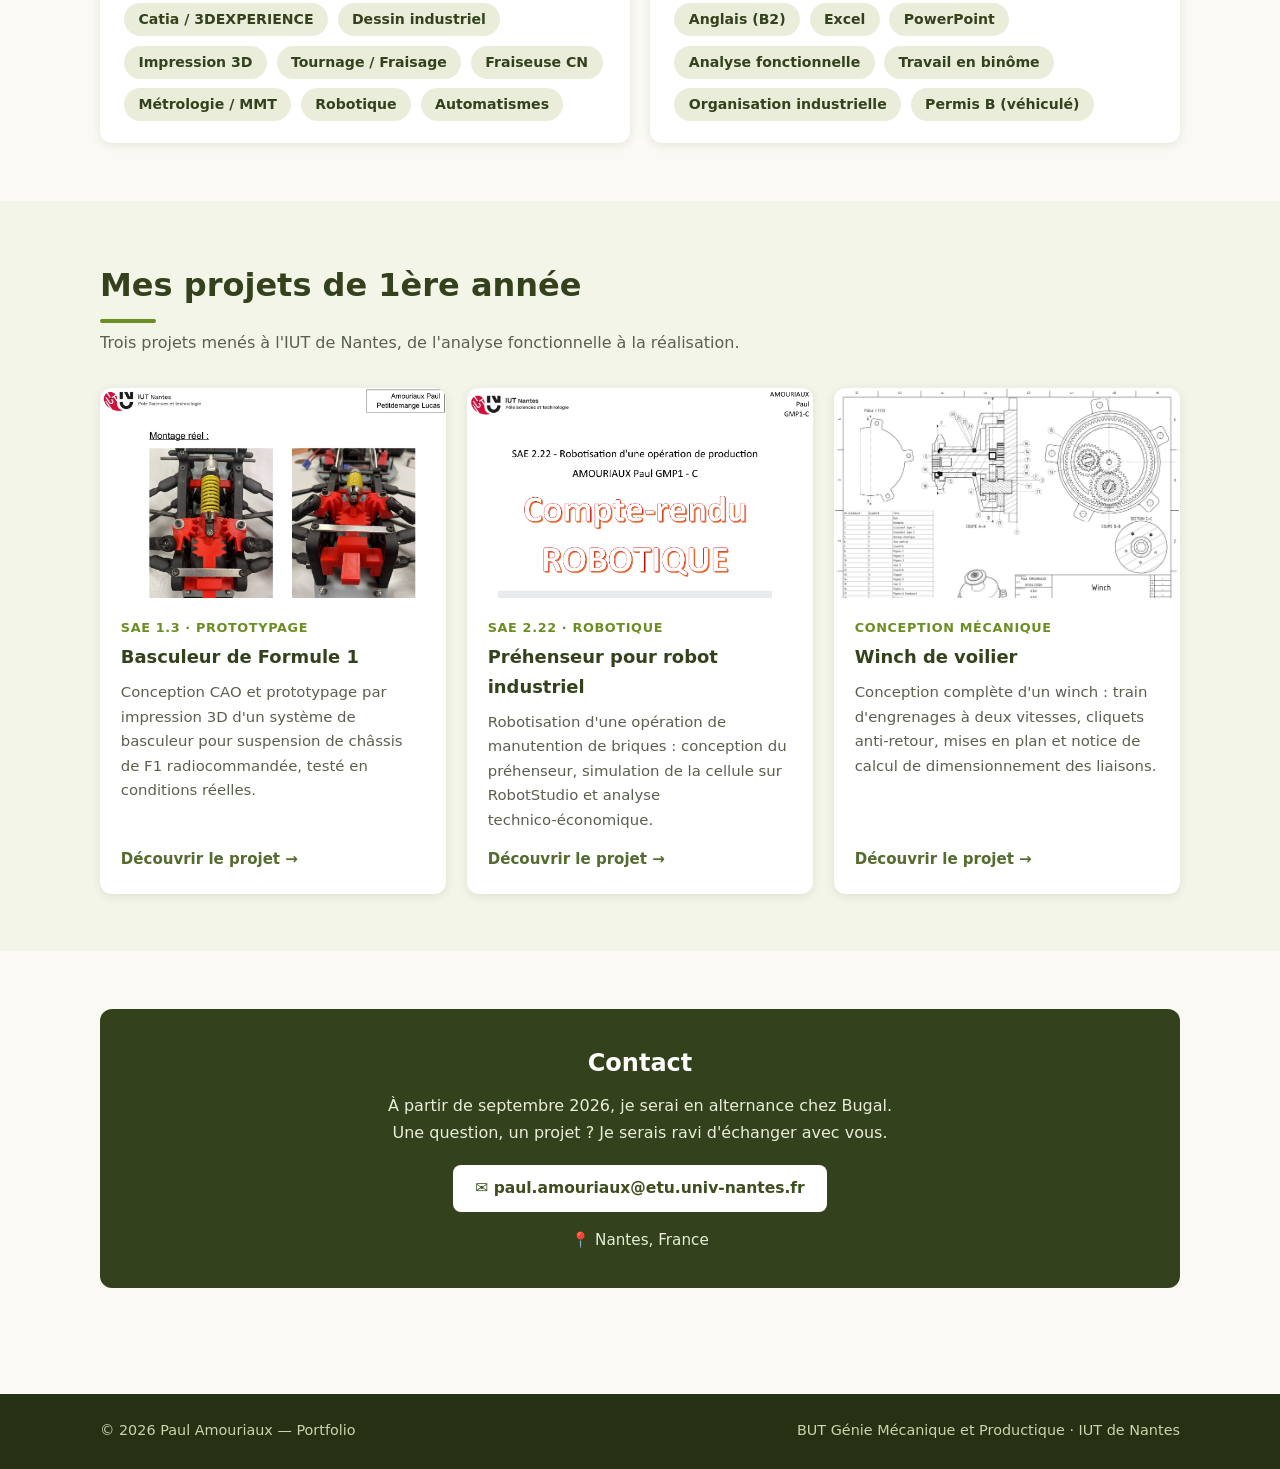
==== commit 43797f48: "Ajuste les textes de l'accueil (à propos, compétences, projets) Reformulations manuelles : intro à p" ====
--- a/index.html
+++ b/index.html
@@ -44,22 +44,20 @@
     <p class="section-intro reveal">
       Passionné de mécanique, de la conception CAO jusqu'à l'usinage, je me forme au métier
       de technicien en génie mécanique à l'IUT de Nantes. Bricoleur et curieux, j'aime autant
-      modéliser une pièce sur Catia que la voir prendre forme sur une fraiseuse. En dehors de
-      l'atelier&nbsp;: réparations mécaniques, pratique sportive et bénévolat au Club Athlétique
-      Nantais, et voyages itinérants à vélo.
+      modéliser une pièce sur 3DEXPERIENCE que la voir prendre forme sur une fraiseuse.
     </p>
     <div class="grid grid-3">
       <div class="card reveal">
         <h3>🛠️ Conception</h3>
-        <p>Dessin industriel, CAO sur Catia et 3DEXPERIENCE, mises en plan normalisées, prototypage par impression 3D.</p>
+        <p>Dessin industriel papier, CAO sur Catia et 3DEXPERIENCE, mises en plan normalisées, prototypage par impression 3D.</p>
       </div>
       <div class="card reveal">
         <h3>⚙️ Production</h3>
-        <p>Tournage, fraisage, programmation d'usinage sur fraiseuse à commande numérique, méthodes de fabrication et soudure.</p>
+        <p>Tournage, fraisage, programmation d'usinage sur fraiseuse à commande numérique, méthodes de fabrication et chaudronnerie.</p>
       </div>
       <div class="card reveal">
         <h3>📏 Contrôle</h3>
-        <p>Métrologie, contrôle de pièces avec Machine à Mesurer Tridimensionnelle, vérification et dimensionnement des liaisons.</p>
+        <p>Métrologie, contrôle de pièces avec Machine à Mesurer Tridimensionnelle.</p>
       </div>
     </div>
   </div>
@@ -116,7 +114,7 @@
           <span class="tag">Tournage / Fraisage</span>
           <span class="tag">Fraiseuse CN</span>
           <span class="tag">Métrologie / MMT</span>
-          <span class="tag">RobotStudio</span>
+          <span class="tag">Robotique</span>
           <span class="tag">Automatismes</span>
         </div>
       </div>
@@ -140,8 +138,7 @@
   <div class="container">
     <h2 class="section-title reveal">Mes projets de 1ère année</h2>
     <p class="section-intro reveal">
-      Trois projets menés à l'IUT de Nantes, de l'analyse fonctionnelle à la réalisation,
-      détaillés à partir de mes comptes-rendus.
+      Trois projets menés à l'IUT de Nantes, de l'analyse fonctionnelle à la réalisation.
     </p>
     <div class="grid grid-3">
       <a class="project-card reveal" href="projets/basculeur-f1.html">
@@ -149,7 +146,7 @@
         <div class="project-card-body">
           <span class="sae">SAE 1.3 · Prototypage</span>
           <h3>Basculeur de Formule 1</h3>
-          <p>Conception CAO et prototypage par impression 3D d'un système de suspension à basculeurs pour châssis de F1 radiocommandée, testé en conditions réelles.</p>
+          <p>Conception CAO et prototypage par impression 3D d'un système de basculeur pour suspension de châssis de F1 radiocommandée, testé en conditions réelles.</p>
           <span class="lien">Découvrir le projet →</span>
         </div>
       </a>
